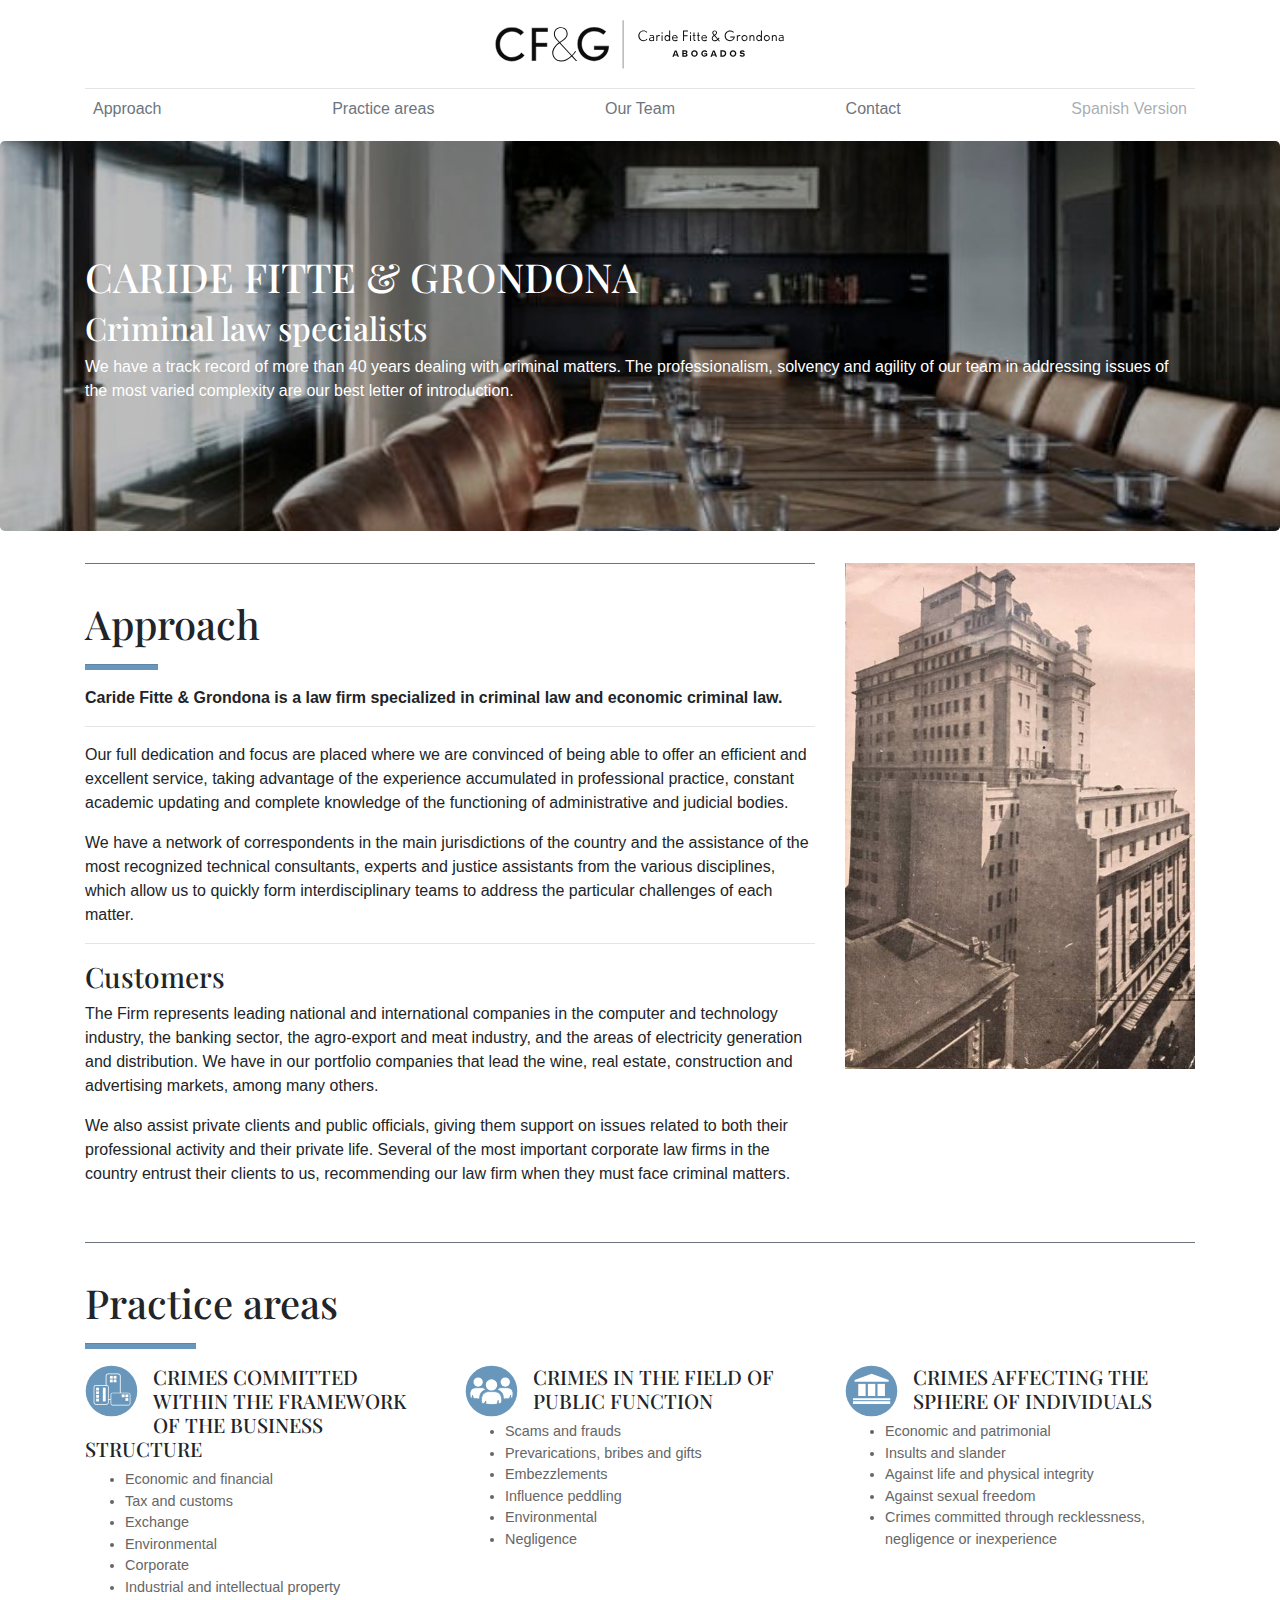
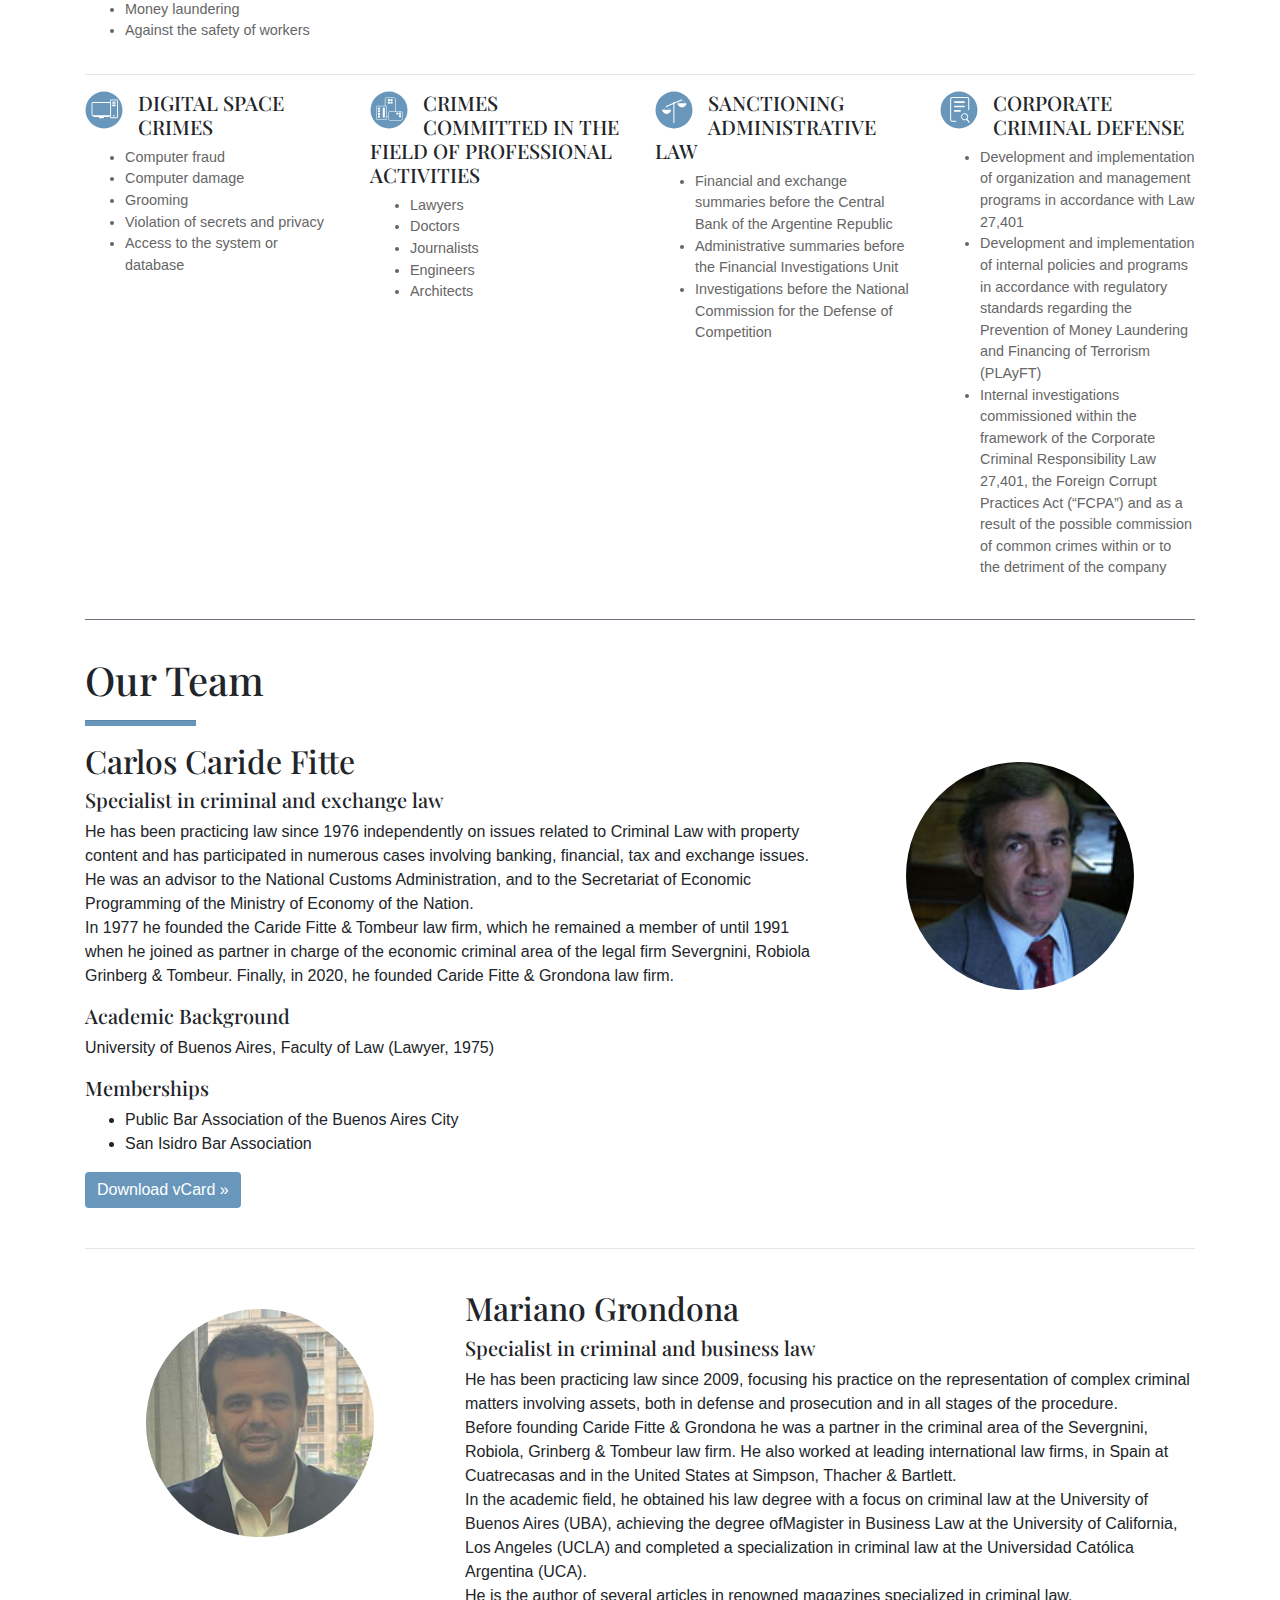
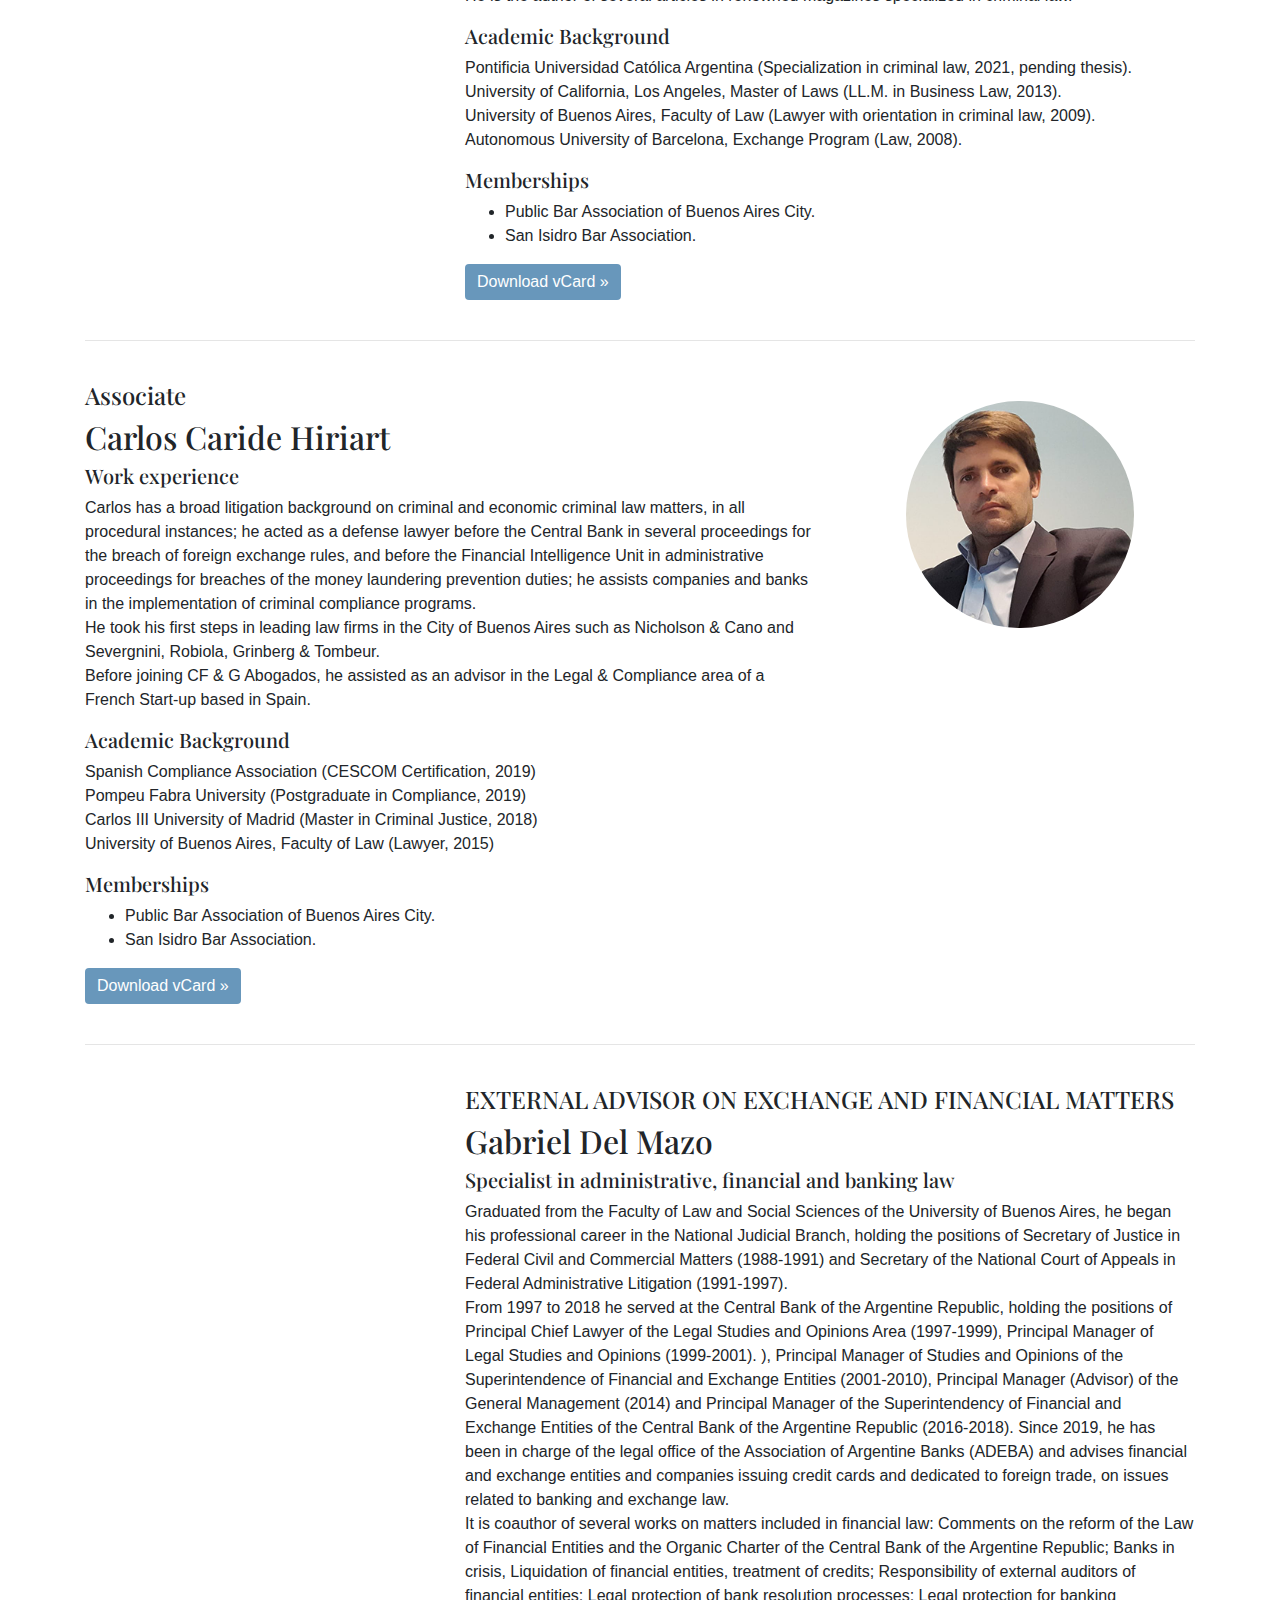
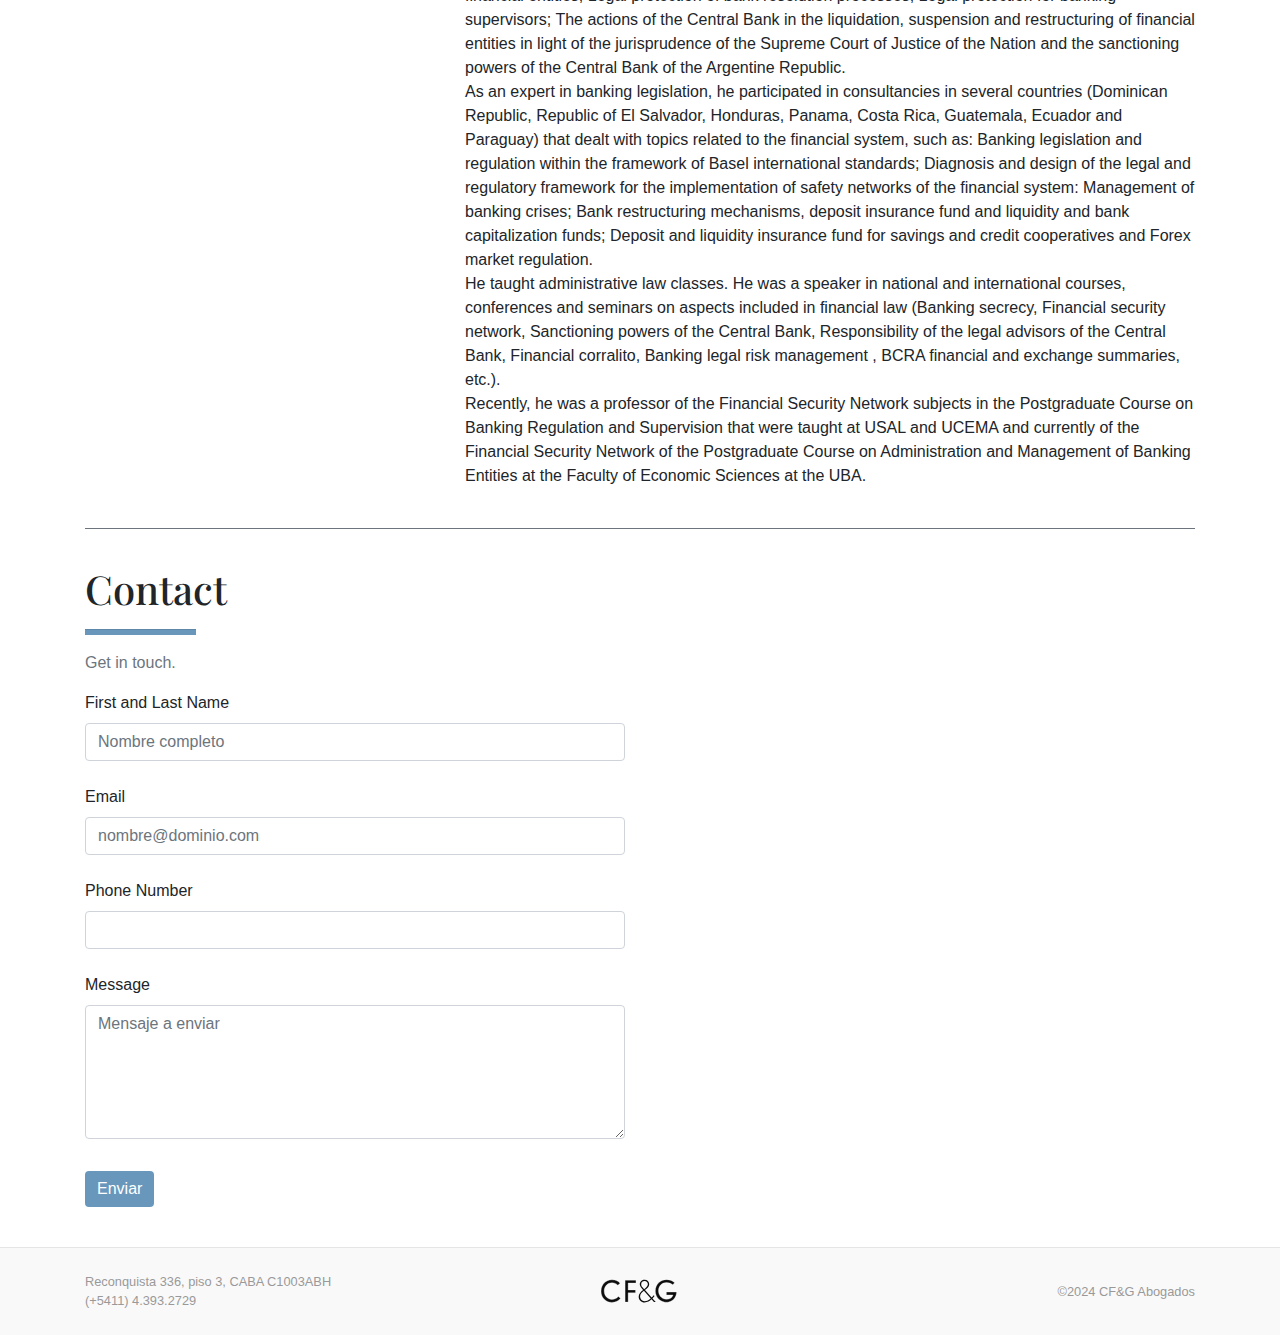
==== english.html @ 8b68acb0 "ajustes 20/12/23" ====
<!DOCTYPE html>
<html lang="en">
  <head>
    <meta charset="utf-8">
    <meta name="viewport" content="width=device-width, initial-scale=1, shrink-to-fit=no">
    <meta name="description" content="Caride Fitte & Grondona Abogados">
    <meta name="author" content="Caride Fitte & Grondona">
    <meta name="generator" content="Jekyll v4.1.1">
    <link rel="apple-touch-icon" sizes="57x57" href="img/apple-icon-57x57.png">
		<link rel="apple-touch-icon" sizes="60x60" href="img/apple-icon-60x60.png">
		<link rel="apple-touch-icon" sizes="72x72" href="img/apple-icon-72x72.png">
		<link rel="apple-touch-icon" sizes="76x76" href="img/apple-icon-76x76.png">
		<link rel="apple-touch-icon" sizes="114x114" href="img/apple-icon-114x114.png">
		<link rel="apple-touch-icon" sizes="120x120" href="img/apple-icon-120x120.png">
		<link rel="apple-touch-icon" sizes="144x144" href="img/apple-icon-144x144.png">
		<link rel="apple-touch-icon" sizes="152x152" href="img/apple-icon-152x152.png">
		<link rel="apple-touch-icon" sizes="180x180" href="img/ico-cfg.png">
		<link rel="icon" type="image/png" sizes="192x192"  href="img/ico-cfg.png">
		<link rel="icon" type="image/png" sizes="32x32" href="img/ico-cfg.png">
		<link rel="icon" type="image/png" sizes="96x96" href="img/ico-cfg.png">
		<link rel="icon" type="image/png" sizes="16x16" href="img/ico-cfg.png">
		<link rel="manifest" href="img/manifest.json">
		<meta name="msapplication-TileColor" content="#ffffff">
		<meta name="msapplication-TileImage" content="img/ms-icon-144x144.png">
		<meta name="theme-color" content="#ffffff">
    <meta name="google-site-verification" content="iy-zqNZdlRSJEMRT94-I9OK4jrw5l4InNOR9PgQTKXM" />
    <title>Caride Fitte & Grondona</title>


    <!-- Bootstrap core CSS -->
		<link href="css/bootstrap.min.css" rel="stylesheet">


    <style>
      .bd-placeholder-img {
        font-size: 1.125rem;
        text-anchor: middle;
        -webkit-user-select: none;
        -moz-user-select: none;
        -ms-user-select: none;
        user-select: none;
      }

      @media (min-width: 768px) {
        .bd-placeholder-img-lg {
          width: 100px;
        }
      }
    </style>
    <!-- Custom styles for this template -->
    <link href="https://fonts.googleapis.com/css?family=Playfair+Display:700,900" rel="stylesheet">
    <!-- Custom styles for this template -->
    <link href="css/custom.css" rel="stylesheet">


  </head>
  <body>
  	<div class="container">
      <header class="blog-header py-3">
        	<div class="row flex-nowrap justify-content-between align-items-center">
          	<div class="col-12 text-center">
            	<a class="blog-header-logo text-dark" href="#"><img class="blog-header-logo" src="img/logo-full-light.svg" width="300"></a>
          	</div>
        	</div>
      </header>


      <div class="nav-scroller py-1 mb-2">
        <nav class="nav d-flex justify-content-between">
          <a class="p-2 text-muted" href="#enfoque">Approach</a>
          <a class="p-2 text-muted" href="#practica">Practice areas</a>
          <a class="p-2 text-muted" href="#nosotros">Our Team</a>
          <a class="p-2 text-muted" href="#contacto">Contact</a>
          <a class="p-2 text-language" href="https://cfgabogados.com.ar/">Spanish Version</a>
        </nav>
      </div>
    </div>

    <div id="messages" class="hide" role="alert" style="display: none;">
    	<button type="button" class="close" data-dismiss="alert" aria-label="Close">
    		<span aria-hidden="true">&times;</span>
    	</button>
    	<div id="messages_content"></div>
    </div>

      <div class="jumbotron cfg-intro">
        <div class="container">
          <h1 class="display-5" style="color:white">CARIDE FITTE & GRONDONA </h1>
          <h2 class="display-5"style="color:white">Criminal law specialists</h2>
          <p>We have a track record of more than 40 years dealing with criminal matters. The professionalism, solvency and agility of our team in addressing issues of the most varied complexity are our best letter of introduction.</p>
        </div>
      </div>

    <div class="container">

      <main role="main" id="enfoque">
        <div class="row">
          <div class="col-md-8 blog-main">

            <div class="blog-post">
              <h2 class="blog-post-title section-title">Approach</h2>
              <hr class="cfg-title">

              <p><b>Caride Fitte & Grondona is a law firm specialized in criminal law and economic criminal law.</b></p>
              <hr>
              <p>Our full dedication and focus are placed where we are convinced of being able to offer an efficient and excellent service, taking advantage of the experience accumulated in professional practice, constant academic updating and complete knowledge of the functioning of administrative and judicial bodies.</p>
              <p>We have a network of correspondents in the main jurisdictions of the country and the assistance of the most recognized technical consultants, experts and justice assistants from the various disciplines, which allow us to quickly form interdisciplinary teams to address the particular challenges of each matter.</p>
              <hr>
              <h3>Customers</h3>
              <p>The Firm represents leading national and international companies in the computer and technology industry, the banking sector, the agro-export and meat industry, and the areas of electricity generation and distribution. We have in our portfolio companies that lead the wine, real estate, construction and advertising markets, among many others.</p>
              <p>We also assist private clients and public officials, giving them support on issues related to both their professional activity and their private life.
                Several of the most important corporate law firms in the country entrust their clients to us, recommending our law firm when they must face criminal matters.</p>
            </div>
          </div><!-- /.blog-main -->

          <aside class="col-md-4 blog-sidebar">
          	<img src="img/estudio-2.png" width="100%">
            <div class="p-4 mb-3 bg-light rounded" style="display: none;">
              <h4 class="font-italic">Comisión Pro Bono y Red Federal</h4>
              <p class="mb-0">En mayo de 2017, el estudio se incorporó a la Comisión de Trabajo Pro Bono e Interés Público del Colegio de Abogados de la Ciudad de Buenos Aires (www.probono.org.ar). A través de la Comisión, se nos ha presentado la oportunidad de intervenir casos penales que derivan desde los Centro de Acceso a la Justicia (CAJ) del Ministerio de Justicia y Derechos Humanos, que se encuentran ubicados en las villas 31, 21-24 y La Boca.</p>
            </div>
          </aside><!-- /.blog-sidebar -->

        </div><!-- /.row -->
      </main><!-- /.container -->

    <!-- Example row of columns -->
  <div class="section">
    <h2 class="blog-post-title section-title" id="practica">Practice areas</h2>
    <hr class="cfg-title">

    <div class="row">
      <div class="col-md-4">
      	<div class="area-title">
      		<img src="img/icon-derecho_empresas.svg">
        	<h5>CRIMES COMMITTED WITHIN THE FRAMEWORK OF THE BUSINESS STRUCTURE</h5>
        </div>
        <ul class="area-description">
          <li>Economic and financial</li>
          <li>Tax and customs</li>
          <li>Exchange</li>
          <li>Environmental</li>
          <li>Corporate</li>
          <li>Industrial and intellectual property</li>
          <li>Money laundering</li>
          <li>Against the safety of workers</li>
        </ul>
      </div>

      <div class="col-md-4">
      	<div class="area-title">
      		<img src="img/icon-persona_fisicas.svg">
        	<h5>CRIMES IN THE FIELD OF PUBLIC FUNCTION</h5>
        </div>
        <ul class="area-description">
          <li>Scams and frauds</li>
          <li>Prevarications, bribes and gifts</li>
          <li>Embezzlements</li>
          <li>Influence peddling</li>
          <li>Environmental</li>
          <li>Negligence</li>
        </ul>
      </div>

      <div class="col-md-4">
      	<div class="area-title">
      		<img src="img/icon-publica.svg">
        	<h5>CRIMES AFFECTING THE SPHERE OF INDIVIDUALS</h5>
        </div>
        <ul class="area-description">
        	<li>Economic and patrimonial</li>
          <li>Insults and slander</li>
          <li>Against life and physical integrity</li>
          <li>Against sexual freedom</li>
          <li>Crimes committed through recklessness, negligence or inexperience</li>
        </ul>
      </div>
    </div>

    <hr>

    <div class="row">

    	<div class="col-md-3">
    		<div class="area-title">
    			<img src="img/icon-info.svg">
    			<h5>DIGITAL SPACE CRIMES</h5>
    		</div>
    		<ul class="area-description">
    			<li>Computer fraud</li>
          <li>Computer damage</li>
          <li>Grooming</li>
          <li>Violation of secrets and privacy</li>
          <li>Access to the system or database</li>
    		</ul>
    	</div>

    	<div class="col-md-3">
    		<div class="area-title">
      		<img src="img/icon-derecho_empresas.svg">
        	<h5>CRIMES COMMITTED IN THE FIELD OF PROFESSIONAL ACTIVITIES</h5>
        </div>
        <ul class="area-description">
        	<li>Lawyers</li>
          <li>Doctors</li>
          <li>Journalists</li>
          <li>Engineers</li>
          <li>Architects</li>
        </ul>
      </div>

      <div class="col-md-3">
      	<div class="area-title">
      		<img src="img/icon-sancionador.svg">
        	<h5>SANCTIONING ADMINISTRATIVE LAW</h5>
        </div>
        <ul class="area-description">
        	<li>Financial and exchange summaries before the Central Bank of the Argentine Republic</li>
          <li>Administrative summaries before the Financial Investigations Unit</li>
          <li>Investigations before the National Commission for the Defense of Competition</li>
        </ul>
      </div>

      <div class="col-md-3">
      	<div class="area-title">
      		<img src="img/icon-compliance.svg">
        	<h5>CORPORATE CRIMINAL DEFENSE</h5>
        </div>
        <ul class="area-description">
        	<li>Development and implementation of organization and management programs in accordance with Law 27,401</li>
					<li>Development and implementation of internal policies and programs in accordance with regulatory standards regarding the Prevention of Money Laundering and Financing of Terrorism (PLAyFT)</li>
					<li>Internal investigations commissioned within the framework of the Corporate Criminal Responsibility Law 27,401, the Foreign Corrupt Practices Act (“FCPA”) and as a result of the possible commission of common crimes within or to the detriment of the company</li>
        </ul>
      </div>

    </div>

  <div class="section">
      <h2 class="blog-post-title section-title" id="nosotros">Our Team</h2>
      <hr class="cfg-title">

      <div class="row">
        <div class="col-md-8">
          <h2>Carlos Caride Fitte</h2>

          <h5>Specialist in criminal and exchange law</h5>
          <p>He has been practicing law since 1976 independently on issues related to Criminal Law with property content and has participated in numerous cases involving banking, financial, tax and exchange issues.
            </br>He was an advisor to the National Customs Administration, and to the Secretariat of Economic Programming of the Ministry of Economy of the Nation.
            </br>In 1977 he founded the Caride Fitte & Tombeur law firm, which he remained a member of until 1991 when he joined as partner in charge of the economic criminal area of the legal firm Severgnini, Robiola Grinberg & Tombeur. Finally, in 2020, he founded Caride Fitte & Grondona law firm.
          </p>

          <h5>Academic Background</h5>
          <p>University of Buenos Aires, Faculty of Law (Lawyer, 1975)</p>

          <h5>Memberships</h5>
          <ul>
          	<li>Public Bar Association of the Buenos Aires City</li>
          	<li>San Isidro Bar Association</li>
        	</ul>

          <a class="btn btn-secondary btn-cfg" href="img/vcard-ccaridefitte.vcf" download role="button">Download vCard »</a>

        </div>
        <div class="col-md-4 nosotros"><img src="img/nosotros-caride_fitte.jpg"></div>
      </div>
      </br>
      <hr>
      </br>

    <div class="row">
      <div class="col-md-8 order-md-2">
        <h2>Mariano Grondona</h2>

        <h5>Specialist in criminal and business law</h5>
        <p>He has been practicing law since 2009, focusing his practice on the representation of complex criminal matters involving assets, both in defense and prosecution and in all stages of the procedure.
          </br>Before founding Caride Fitte & Grondona he was a partner in the criminal area of ​​the Severgnini, Robiola, Grinberg & Tombeur law firm. He also worked at leading international law firms, in Spain at Cuatrecasas and in the United States at Simpson, Thacher & Bartlett.
          </br>In the academic field, he obtained his law degree with a focus on criminal law at the University of Buenos Aires (UBA), achieving the degree ofMagister in Business Law at the University of California, Los Angeles (UCLA) and completed a specialization in criminal law at the Universidad Católica Argentina (UCA).
          </br>He is the author of several articles in renowned magazines specialized in criminal law.
        </p>

        <h5>Academic Background</h5>
        <p>Pontificia Universidad Católica Argentina (Specialization in criminal law, 2021, pending thesis).
          </br>University of California, Los Angeles, Master of Laws (LL.M. in Business Law, 2013).
          </br>University of Buenos Aires, Faculty of Law (Lawyer with orientation in criminal law, 2009).
          </br>Autonomous University of Barcelona, ​​Exchange Program (Law, 2008).
        </p>

        <h5>Memberships</h5>
        <ul>
        	<li>Public Bar Association of Buenos Aires City.</li>
        	<li>San Isidro Bar Association.</li>
        </ul>

        <a class="btn btn-secondary btn-cfg" href="img/vcard-mgrondona.vcf" download role="button">Download vCard »</a>

      </div>
      <div class="col-md-4 nosotros"><img src="img/nosotros-grondona.png"></div>
    </div>
  </br>
  <hr>
  </br>

    <div class="row">
      <div class="col-md-8">
        <h4>Associate</h4>
        <h2>Carlos Caride Hiriart</h2>

        <h5>Work experience</h5>
        <p>Carlos has a broad litigation background on criminal and economic criminal law matters, in all procedural instances; he acted as a defense lawyer before the Central Bank in several proceedings for the breach of foreign exchange rules, and before the Financial Intelligence Unit in administrative proceedings for breaches of the money laundering prevention duties; he assists companies and banks in the implementation of criminal compliance programs.
          </br>He took his first steps in leading law firms in the City of Buenos Aires such as Nicholson & Cano and Severgnini, Robiola, Grinberg & Tombeur.
          </br>Before joining CF & G Abogados, he assisted as an advisor in the Legal & Compliance area of a French Start-up based in Spain.
        </p>

        <h5>Academic Background</h5>
        <p>Spanish Compliance Association (CESCOM Certification, 2019)
          </br>Pompeu Fabra University (Postgraduate in Compliance, 2019)
          </br>Carlos III University of Madrid (Master in Criminal Justice, 2018)
          </br>University of Buenos Aires, Faculty of Law (Lawyer, 2015)
        </p>

        <h5>Memberships</h5>
        <ul>
        	<li>Public Bar Association of Buenos Aires City.</li>
        	<li>San Isidro Bar Association.</li>
        </ul>

        <a class="btn btn-secondary btn-cfg" href="img/vcard-hiriart.vcf" download role="button">Download vCard »</a>

      </div>
      <div class="col-md-4 nosotros"><img src="img/nosotros-hiriart.png"></div>
    </div>

  </br>
  <hr>
  </br>

    <div class="row">
      <div class="col-md-8 order-md-2">
        <h4>EXTERNAL ADVISOR ON EXCHANGE AND FINANCIAL MATTERS</h4>
        <h2>Gabriel Del Mazo</h2>
        <h5>Specialist in administrative, financial and banking law</h5>

        <p>Graduated from the Faculty of Law and Social Sciences of the University of Buenos Aires, he began his professional career in the National Judicial Branch, holding the positions of Secretary of Justice in Federal Civil and Commercial Matters (1988-1991) and Secretary of the National Court of Appeals in Federal Administrative Litigation (1991-1997).
          </br>From 1997 to 2018 he served at the Central Bank of the Argentine Republic, holding the positions of Principal Chief Lawyer of the Legal Studies and Opinions Area (1997-1999), Principal Manager of Legal Studies and Opinions (1999-2001). ), Principal Manager of Studies and Opinions of the Superintendence of Financial and Exchange Entities (2001-2010), Principal Manager (Advisor) of the General Management (2014) and Principal Manager of the Superintendency of Financial and Exchange Entities of the Central Bank of the Argentine Republic (2016-2018). Since 2019, he has been in charge of the legal office of the Association of Argentine Banks (ADEBA) and advises financial and exchange entities and companies issuing credit cards and dedicated to foreign trade, on issues related to banking and exchange law.
          </br>It is coauthor of several works on matters included in financial law: Comments on the reform of the Law of Financial Entities and the Organic Charter of the Central Bank of the Argentine Republic; Banks in crisis, Liquidation of financial entities, treatment of credits; Responsibility of external auditors of financial entities; Legal protection of bank resolution processes; Legal protection for banking supervisors; The actions of the Central Bank in the liquidation, suspension and restructuring of financial entities in light of the jurisprudence of the Supreme Court of Justice of the Nation and the sanctioning powers of the Central Bank of the Argentine Republic.
          </br>As an expert in banking legislation, he participated in consultancies in several countries (Dominican Republic, Republic of El Salvador, Honduras, Panama, Costa Rica, Guatemala, Ecuador and Paraguay) that dealt with topics related to the financial system, such as: Banking legislation and regulation within the framework of Basel international standards; Diagnosis and design of the legal and regulatory framework for the implementation of safety networks of the financial system: Management of banking crises; Bank restructuring mechanisms, deposit insurance fund and liquidity and bank capitalization funds; Deposit and liquidity insurance fund for savings and credit cooperatives and Forex market regulation.
          </br>He taught administrative law classes. He was a speaker in national and international courses, conferences and seminars on aspects included in financial law (Banking secrecy, Financial security network, Sanctioning powers of the Central Bank, Responsibility of the legal advisors of the Central Bank, Financial corralito, Banking legal risk management , BCRA financial and exchange summaries, etc.).
          </br>Recently, he was a professor of the Financial Security Network subjects in the Postgraduate Course on Banking Regulation and Supervision that were taught at USAL and UCEMA and currently of the Financial Security Network of the Postgraduate Course on Administration and Management of Banking Entities at the Faculty of Economic Sciences at the UBA.
        </p>

      </div>
      <div class="col-md-4 nosotros"></div>
    </div>

  </div>
    <!-- /END THE FEATURETTES -->

    <!-- Example row of columns -->
  <div class="section">
    <h2 class="blog-post-title section-title" id="contacto">Contact</h2>
    <hr class="cfg-title">

    <div class="row">

    	<div class="col-md-6">
      	<p class="text-muted">Get in touch.</p>
        <form name="sentMessage" class="ajaxForm" id="form" novalidate="novalidate"  action="https://formcarry.com/s/5OB3zr8ov" method="POST" accept-charset="UTF-8">
          <div class="control-group">
            <div class="form-group floating-label-form-group controls mb-0 pb-2">
              <label>First and Last Name</label>
                <input class="form-control" type="text" placeholder="Nombre completo" name="name">
                  <p class="help-block text-danger"></p>
            </div>
          </div>
          <div class="control-group">
            <div class="form-group floating-label-form-group controls mb-0 pb-2">
              <label>Email</label>
              <input class="form-control" type="email" placeholder="nombre@dominio.com" name="email">
              <p class="help-block text-danger"></p>
            </div>
          </div>
          <div class="control-group">
            <div class="form-group floating-label-form-group controls mb-0 pb-2">
              <label>Phone Number</label>
              <input class="form-control" type="tel" placeholder="" name="phone">
              <p class="help-block text-danger"></p>
            </div>
          </div>
          <div class="control-group">
            <div class="form-group floating-label-form-group controls mb-0 pb-2">
              <label>Message</label>
              <textarea class="form-control" name="message" rows="5" placeholder="Mensaje a enviar" ></textarea>
            </div>
          </div>
          <input type="hidden" name="_gotcha">
          <br>
          <div id="success"></div>
          <div class="form-group"><button class="btn btn-primary btn-xl btn-cfg" id="sendMessageButton" type="submit" value="Submit">Enviar</button>
          </div>
        </form>
      </div>

      <div class="col-md-6">
      	<!--The div element for the map -->
				<div id="map">
					<iframe src="https://www.google.com/maps/embed?pb=!1m18!1m12!1m3!1d3284.010441299706!2d-58.374895184644124!3d-34.60389748045945!2m3!1f0!2f0!3f0!3m2!1i1024!2i768!4f13.1!3m3!1m2!1s0x95bccacd45ec3e93%3A0xd8c775a99a055c33!2sReconquista%20336%2C%20C1003%20ABH%2C%20Buenos%20Aires%2C%20Argentina!5e0!3m2!1ses-419!2suy!4v1601761112190!5m2!1ses-419!2suy" frameborder="0" style="border:0;" allowfullscreen="" aria-hidden="false" tabindex="0"></iframe>
				</div>

      </div>




    </div>
  </div>

</div>
</div>
<footer class="footer py-4">
            <div class="container">
                <div class="row align-items-center">
                    <div class="col-lg-4 text-lg-left">Reconquista 336, piso 3, CABA C1003ABH<br>(+5411) 4.393.2729</div>
                    <div class="col-lg-4 my-3 my-lg-0">
                         <a href="#"><img src="img/logo-short-bold.svg" width="80"></a>
                    </div>
                    <div class="col-lg-4 text-lg-variable">©2024 CF&G Abogados</div>
                </div>
            </div>
        </footer>

    <script src="https://ajax.googleapis.com/ajax/libs/jquery/1.9.1/jquery.min.js"></script>
    <script>
			$(function(){
			    $(".ajaxForm").submit(function(e){
			        e.preventDefault();
			        var href = $(this).attr("action");
			        $.ajax({
			            type: "POST",
			            dataType: "json",
			            url: href,
			            data: $(this).serialize(),
			            success: function(response){
			                if(response.status == "success"){
			                    $('#messages').removeClass('hide').addClass('alert alert-success alert-dismissible').slideDown().show();
		    									$('#messages_content').html('<h4>Mensaje enviado con exito.</h4>');
		    									$('#modal').modal('show');
			                }else{
			                    alert("Hubo un prolema con el envio de tu mensaje: " + response.message);
			                }
			            }
			        });
			    });
			});
			</script>

	<!-- Example row of columns
		<script>
			$('#form').submit(function(e) {
				$('#messages').removeClass('hide').addClass('alert alert-success alert-dismissible').slideDown().show();
		    $('#messages_content').html('<h4>Mensaje enviado con exito.</h4>');
		    $('#modal').modal('show');
		   	e.preventDefault();
		  });
		</script>
	-->
		<script src="js/bootstrap.min.js"></script>

</body>
</html>
---- css/custom.css ----
/* stylelint-disable selector-list-comma-newline-after */

::selection {
background: #6897bb;
color: white;
}

.section {
  margin-top: 24px;
  margin-bottom: 24px;
}

.nav a:hover {
  color: #6897bb!important;
  text-decoration: none;
  padding-bottom: 4px;
  border-bottom: 2px solid #6897bb;
}


.cfg-intro {
  background-image: url('../img/estudio-1.jpg');
  background-size: cover;
  background-color: #6c757d;
  background-position: center;
  padding: 7rem 2rem;
}

.cfg-intro h1, .cfg-intro p {
  color: white!important;
}

ul.area-description {
  color: #666666;
  font-size: .9em;
}

.nosotros img {
  width: 65%;
  border-radius: 150px;
  margin: auto;
  display: block;
  margin-top: 20px;
}

.foot {
  background-color: #f0f1f2;
  padding: 24px;
}

.foot a {
  color: #6897bb;
  text-decoration: none;

}

.cfg-title {
  color: #6897bb;
  width: 10%;
  text-align: left;
  margin-left: 0px;
  background-color: #6897bb;
  height: 5px;
  margin-top: 0px;
}

.foot span {
  font-size: .7em;
  color: #444444
}

.btn-cfg {
  background-color: #6897bb;
  border: none;
}

.section-title {
  border-top: 1px solid #6c757d;
  padding-top: 2.25rem;
}

.blog-header {
  line-height: 1;
  border-bottom: 1px solid #e5e5e5;
}

.blog-header-logo {
  font-family: "Playfair Display", Georgia, "Times New Roman", serif;
  font-size: 2.25rem;
}

.blog-header-logo:hover {
  text-decoration: none;
}

.area-title  img {
  width: 15%;
  float: left;
  margin-right: 15px;
  overflow: hidden;
}

#map {
  height: 450px;  /* The height is 400 pixels */
  width: 100%;  /* The width is the width of the web page */
  margin-bottom: 30px;
 }

 #map iframe {
  height: 510px;  /* The height is 400 pixels */
  width: 100%;  /* The width is the width of the web page */
 }

 #messages {
    position: fixed;
    top: 0;
    left: 0;
    width: 100%;
}

#messages_content h4 {
  font-family: sans-serif;

}

h1, h2, h3, h4, h5, h6 {
  font-family: "Playfair Display", Georgia, "Times New Roman", serif;
}

.display-4 {
  font-size: 2.5rem;
}

footer  {
  text-align: center;
  font-size: .8em;
}
.text-lg-variable {
  text-align: right;
}
@media (min-width: 768px) {
  .display-4 {
    font-size: 3rem;
  }
}

.text-language {
  color: rgb(108, 117, 125, 0.6);
}

.nav-scroller {
  position: relative;
  z-index: 2;
  height: 2.75rem;
  overflow-y: hidden;
}

.nav-scroller .nav {
  display: -ms-flexbox;
  display: flex;
  -ms-flex-wrap: nowrap;
  flex-wrap: nowrap;
  line-height: 1em;
  overflow-x: auto;
  text-align: center;
  white-space: nowrap;
  -webkit-overflow-scrolling: touch;
}

.nav-scroller .nav-link {
  padding-top: .75rem;
  padding-bottom: .75rem;
  font-size: .875rem;
}

.card-img-right {
  height: 100%;
  border-radius: 0 3px 3px 0;
}

.flex-auto {
  -ms-flex: 0 0 auto;
  flex: 0 0 auto;
}

.h-250 { height: 250px; }
@media (min-width: 768px) {
  .h-md-250 { height: 250px; }
}

/* Pagination */
.blog-pagination {
  margin-bottom: 4rem;
}
.blog-pagination > .btn {
  border-radius: 2rem;
}

/*
 * Blog posts
 */
.blog-post {
  margin-bottom: 2rem;
}
.blog-post-title {
  margin-bottom: 1rem;
  font-size: 2.5rem;
}
.blog-post-meta {
  margin-bottom: 1.25rem;
  color: #999;
}

/*
 * Footer
 */
footer {
  padding: 2.5rem 0;
  color: #999;
  text-align: center;
  background-color: #f9f9f9;
  border-top: .05rem solid #e5e5e5;
}
footer p:last-child {
  margin-bottom: 0;
}
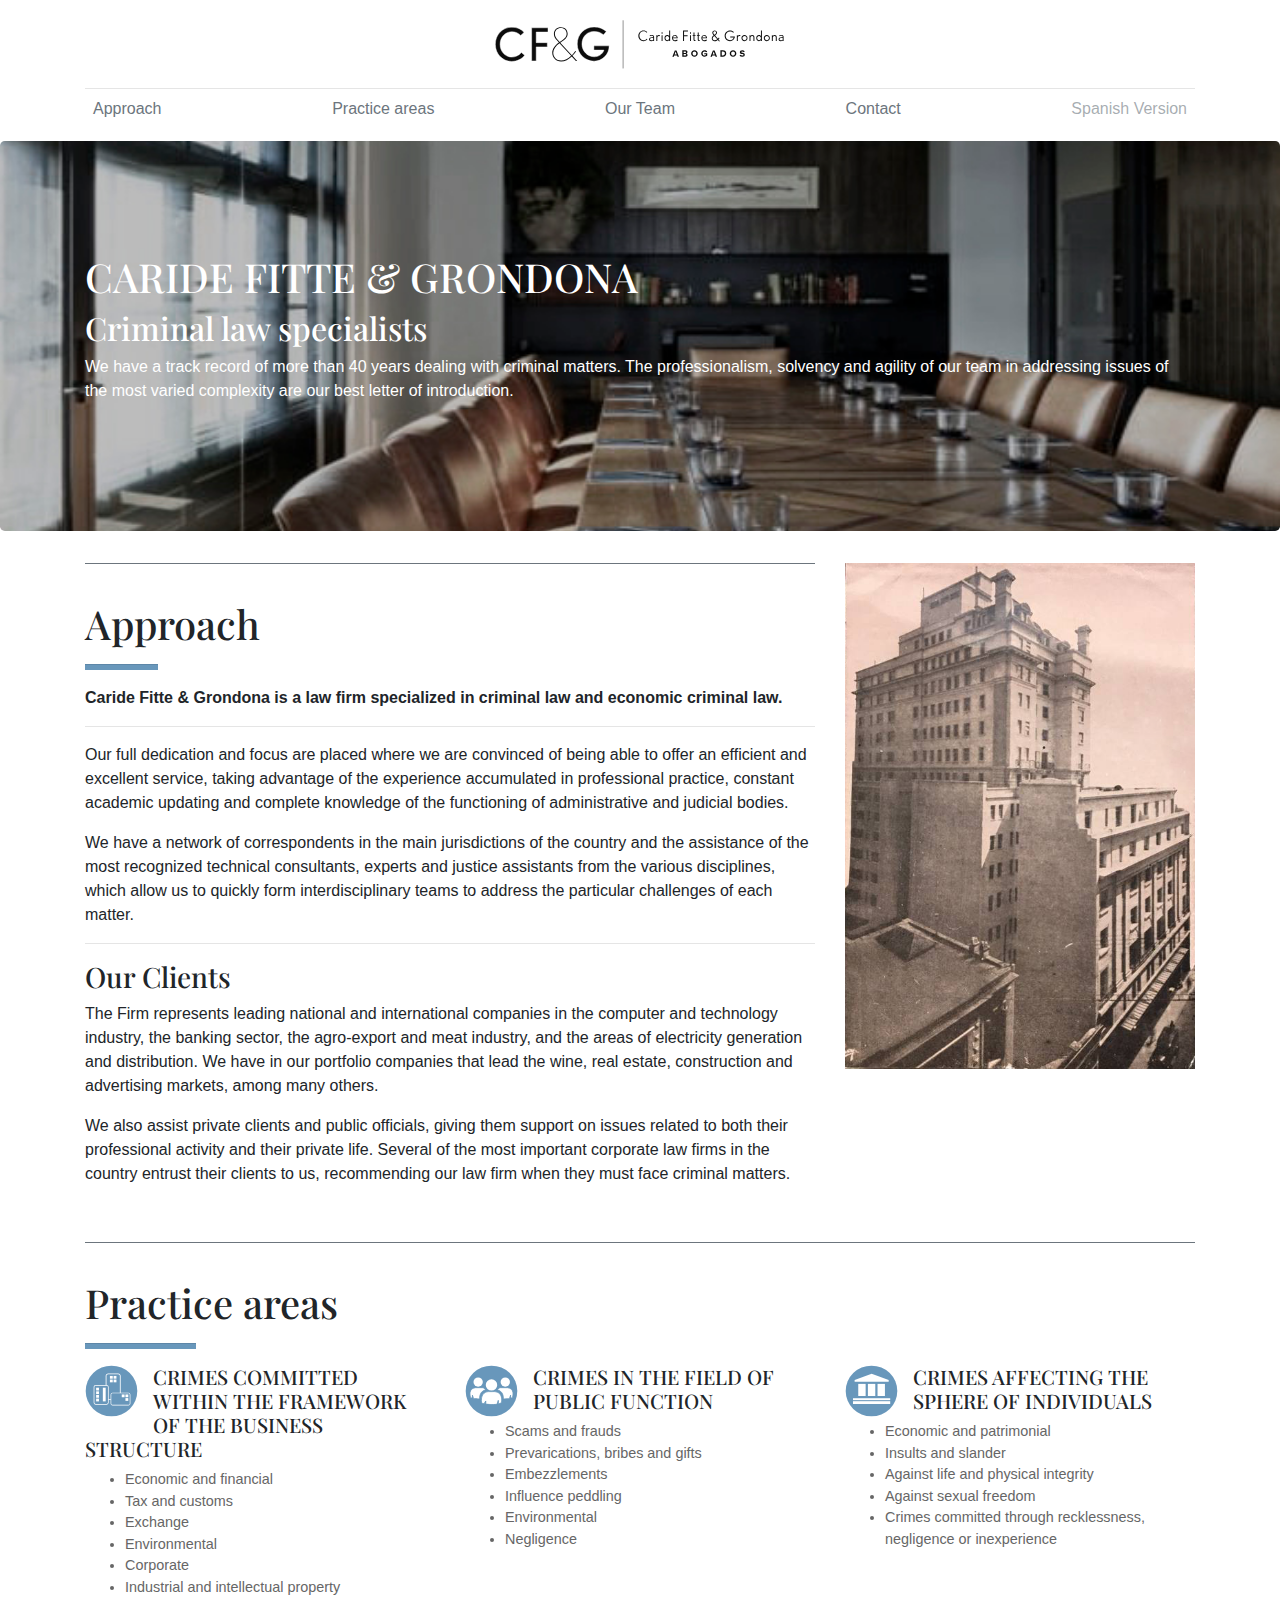
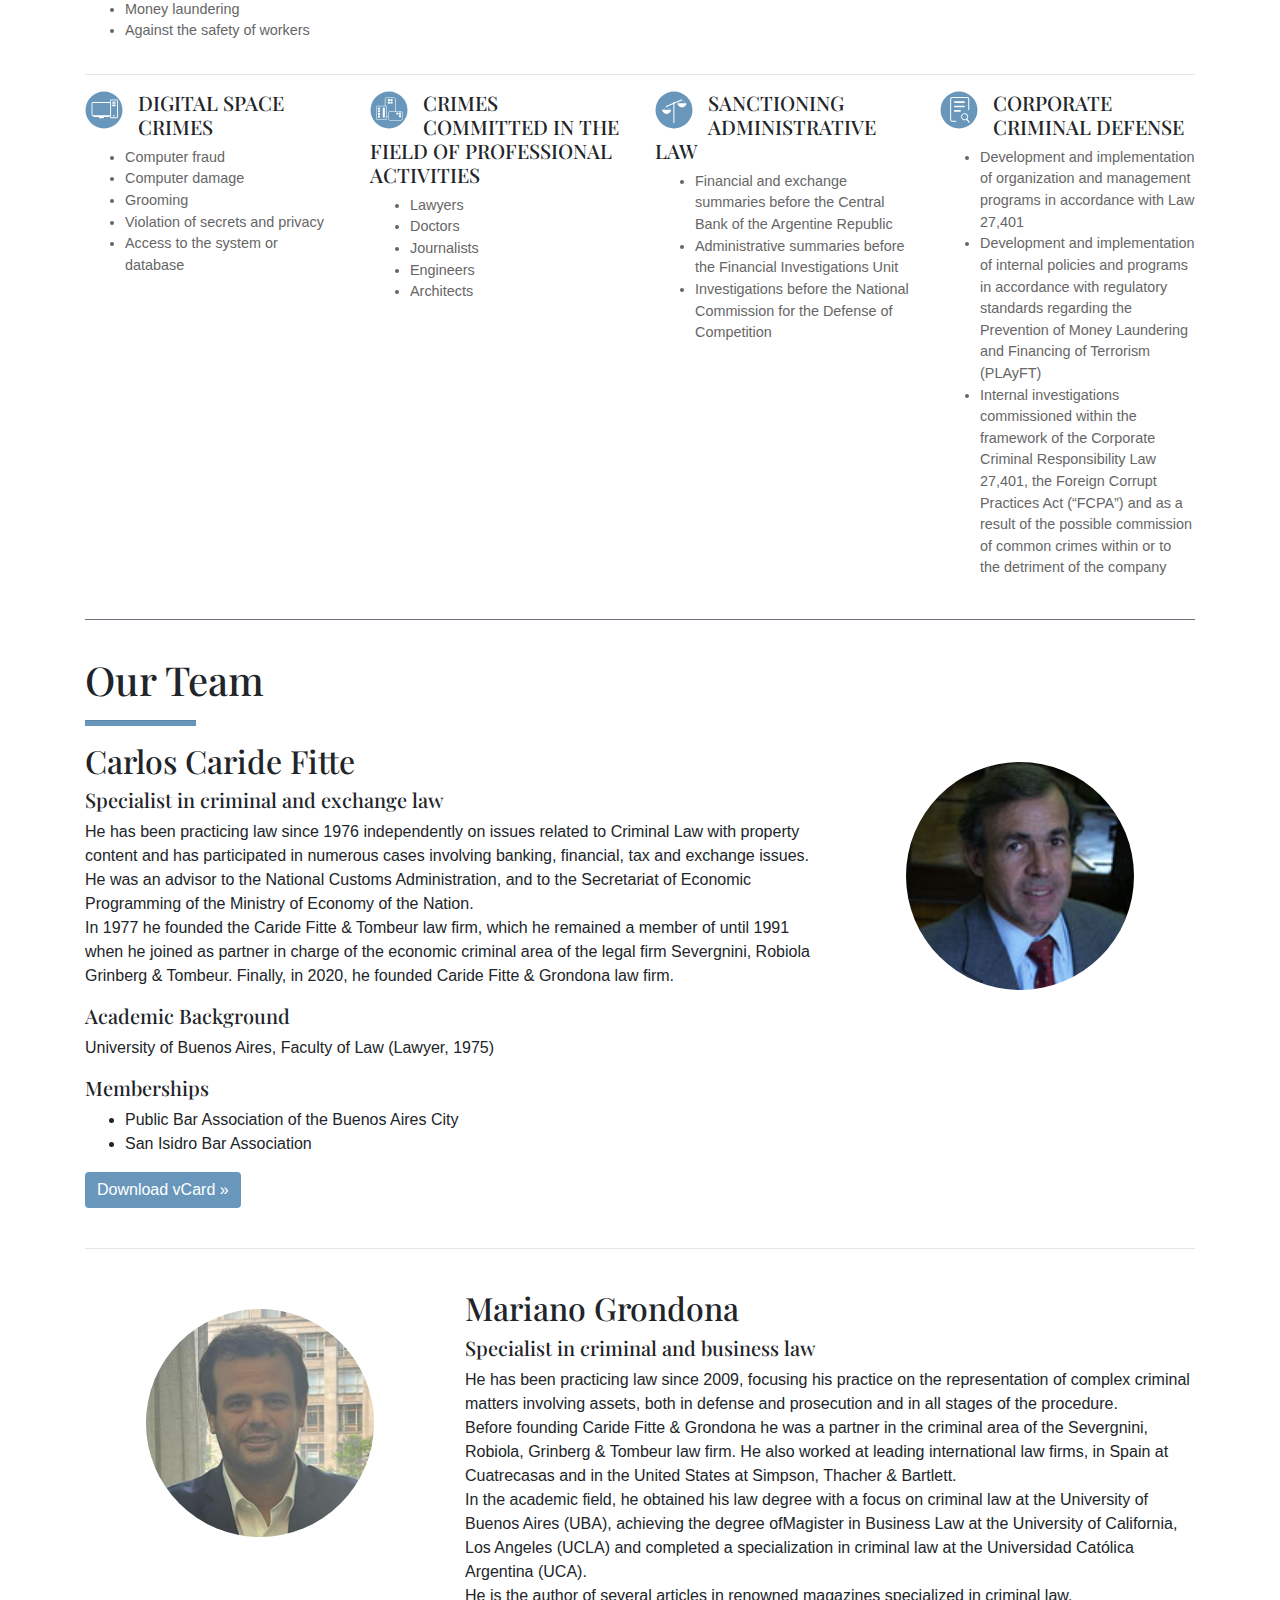
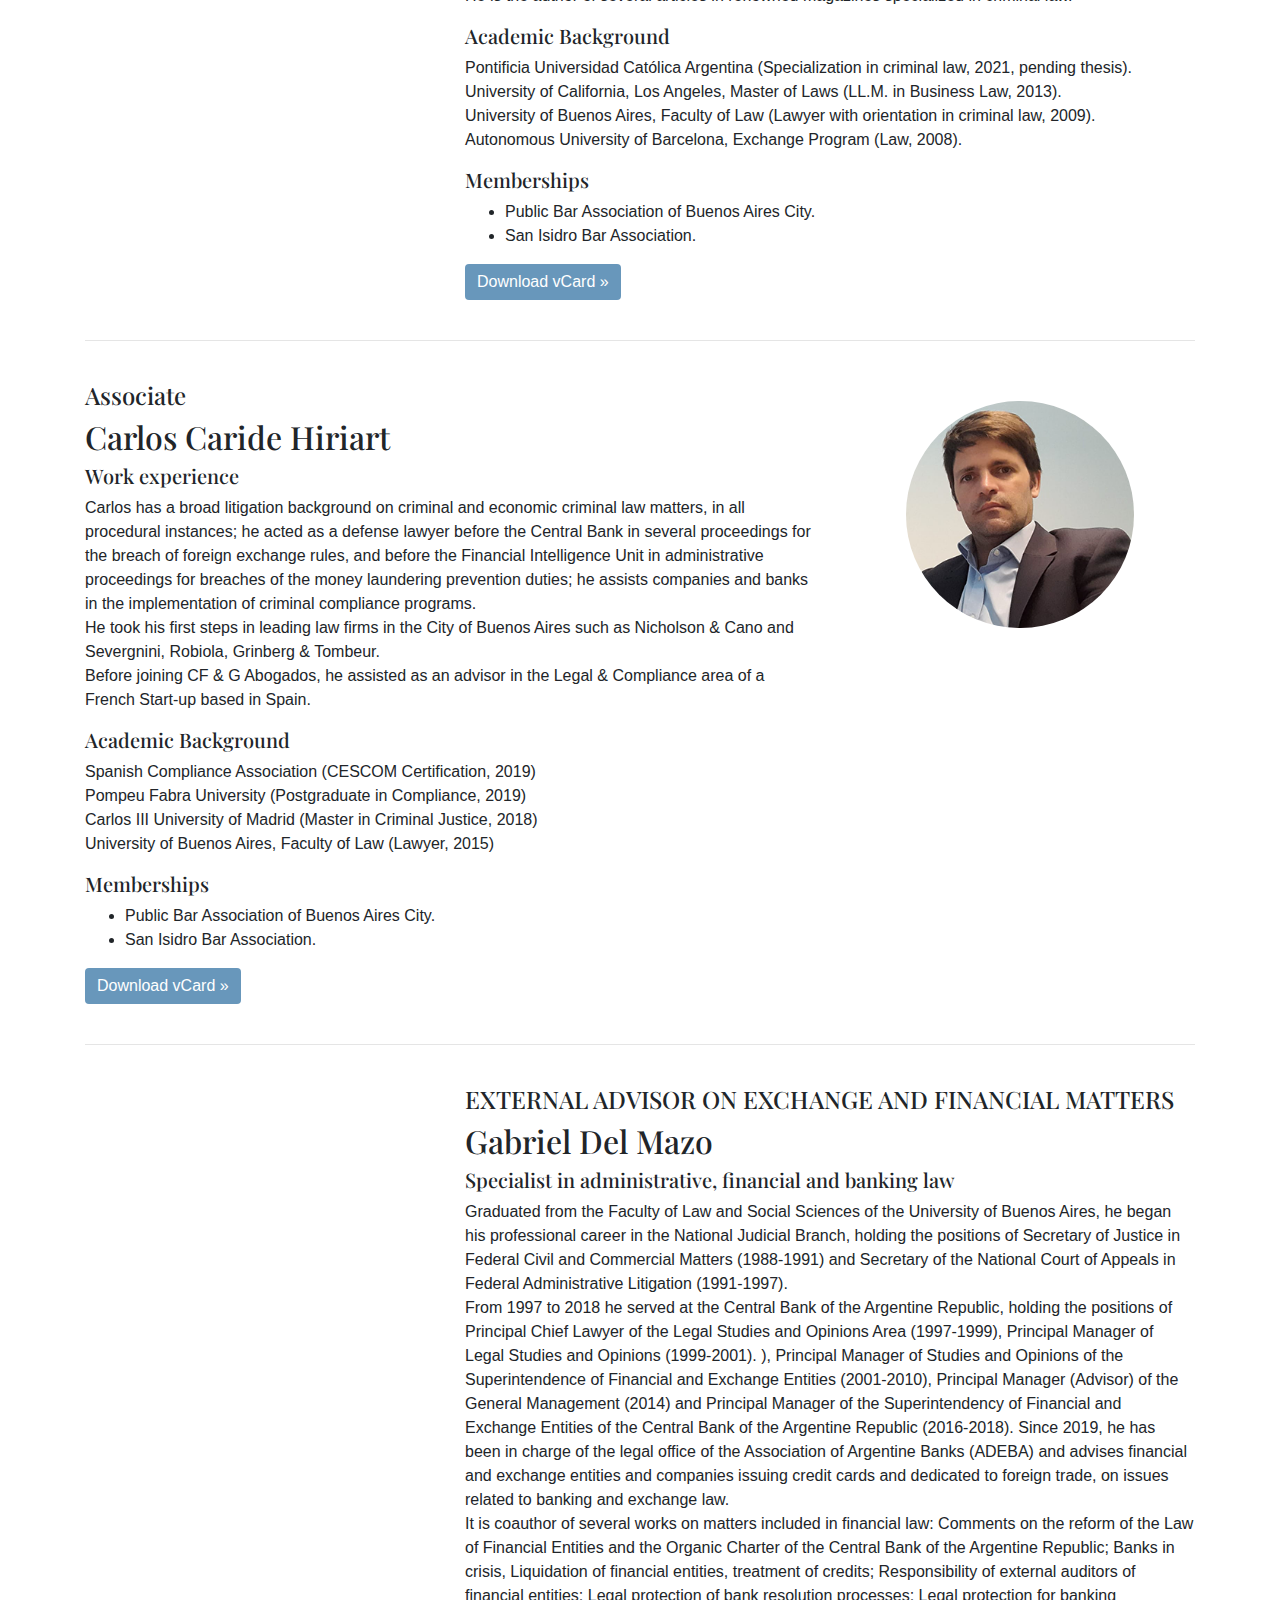
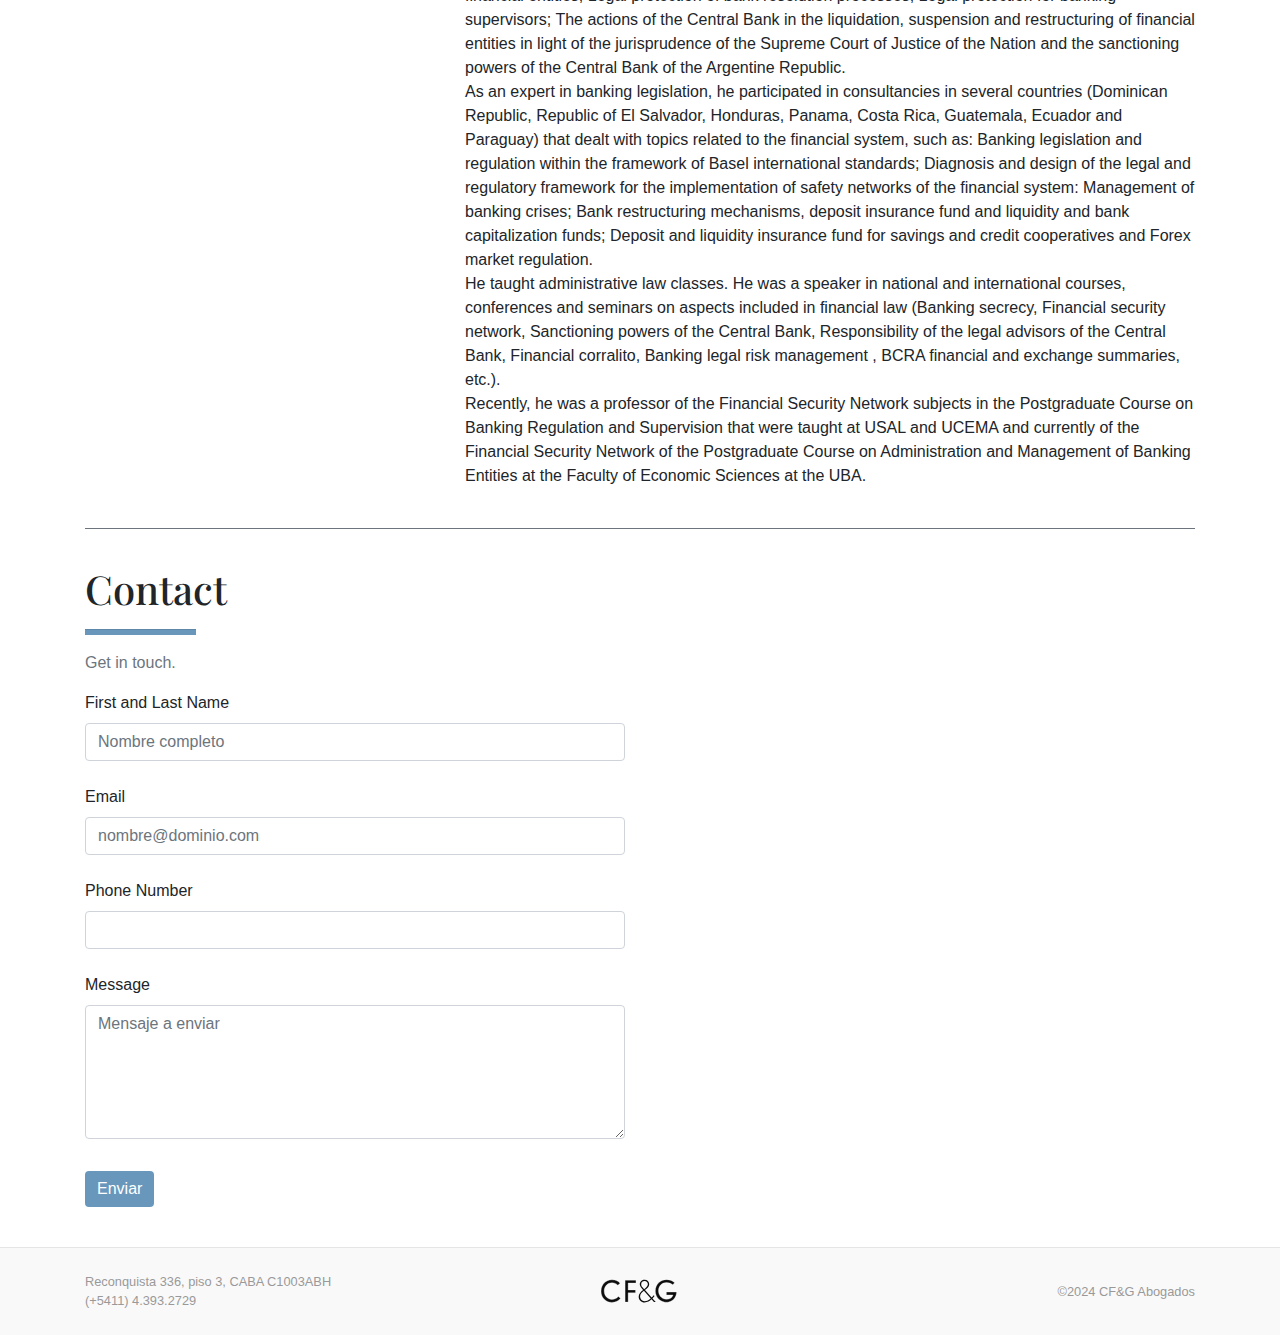
==== commit fb4f5502: "customers to clients" ====
--- a/english.html
+++ b/english.html
@@ -106,7 +106,7 @@
               <p>Our full dedication and focus are placed where we are convinced of being able to offer an efficient and excellent service, taking advantage of the experience accumulated in professional practice, constant academic updating and complete knowledge of the functioning of administrative and judicial bodies.</p>
               <p>We have a network of correspondents in the main jurisdictions of the country and the assistance of the most recognized technical consultants, experts and justice assistants from the various disciplines, which allow us to quickly form interdisciplinary teams to address the particular challenges of each matter.</p>
               <hr>
-              <h3>Customers</h3>
+              <h3>Our Clients</h3>
               <p>The Firm represents leading national and international companies in the computer and technology industry, the banking sector, the agro-export and meat industry, and the areas of electricity generation and distribution. We have in our portfolio companies that lead the wine, real estate, construction and advertising markets, among many others.</p>
               <p>We also assist private clients and public officials, giving them support on issues related to both their professional activity and their private life.
                 Several of the most important corporate law firms in the country entrust their clients to us, recommending our law firm when they must face criminal matters.</p>
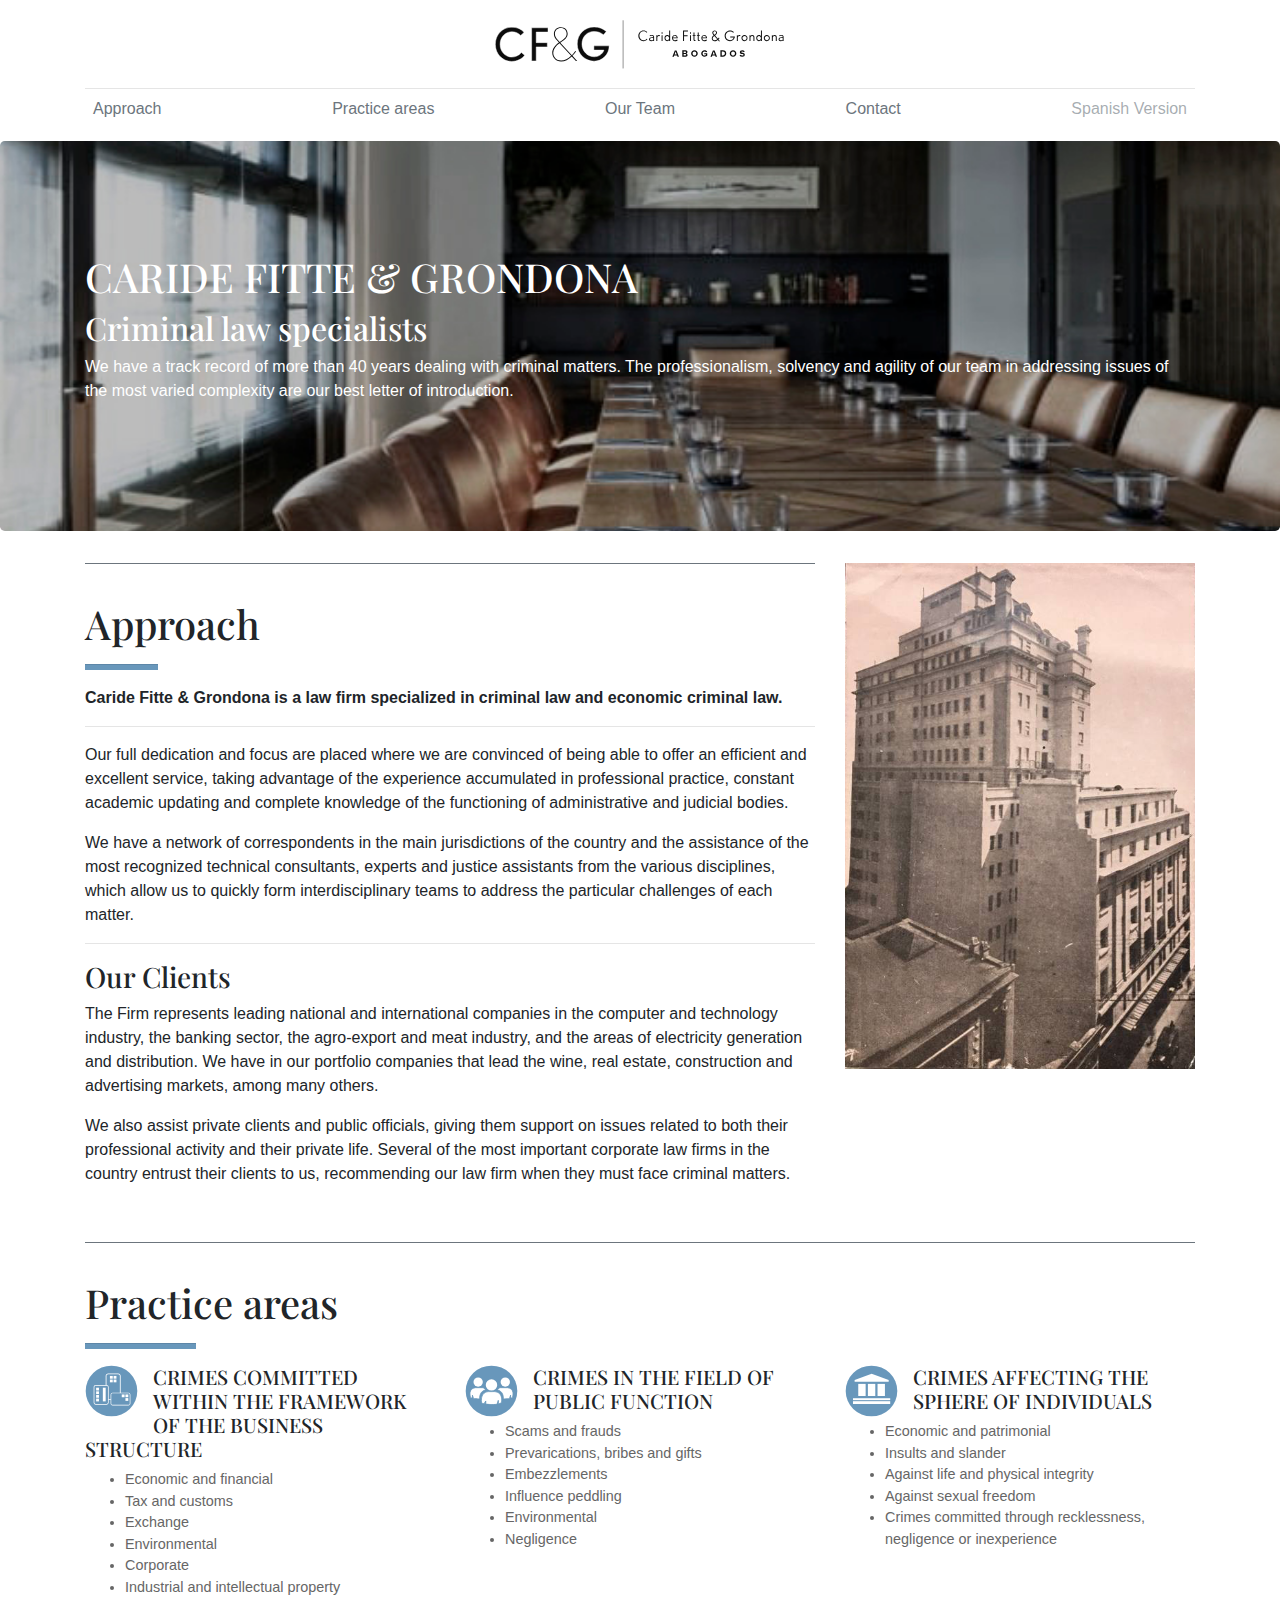
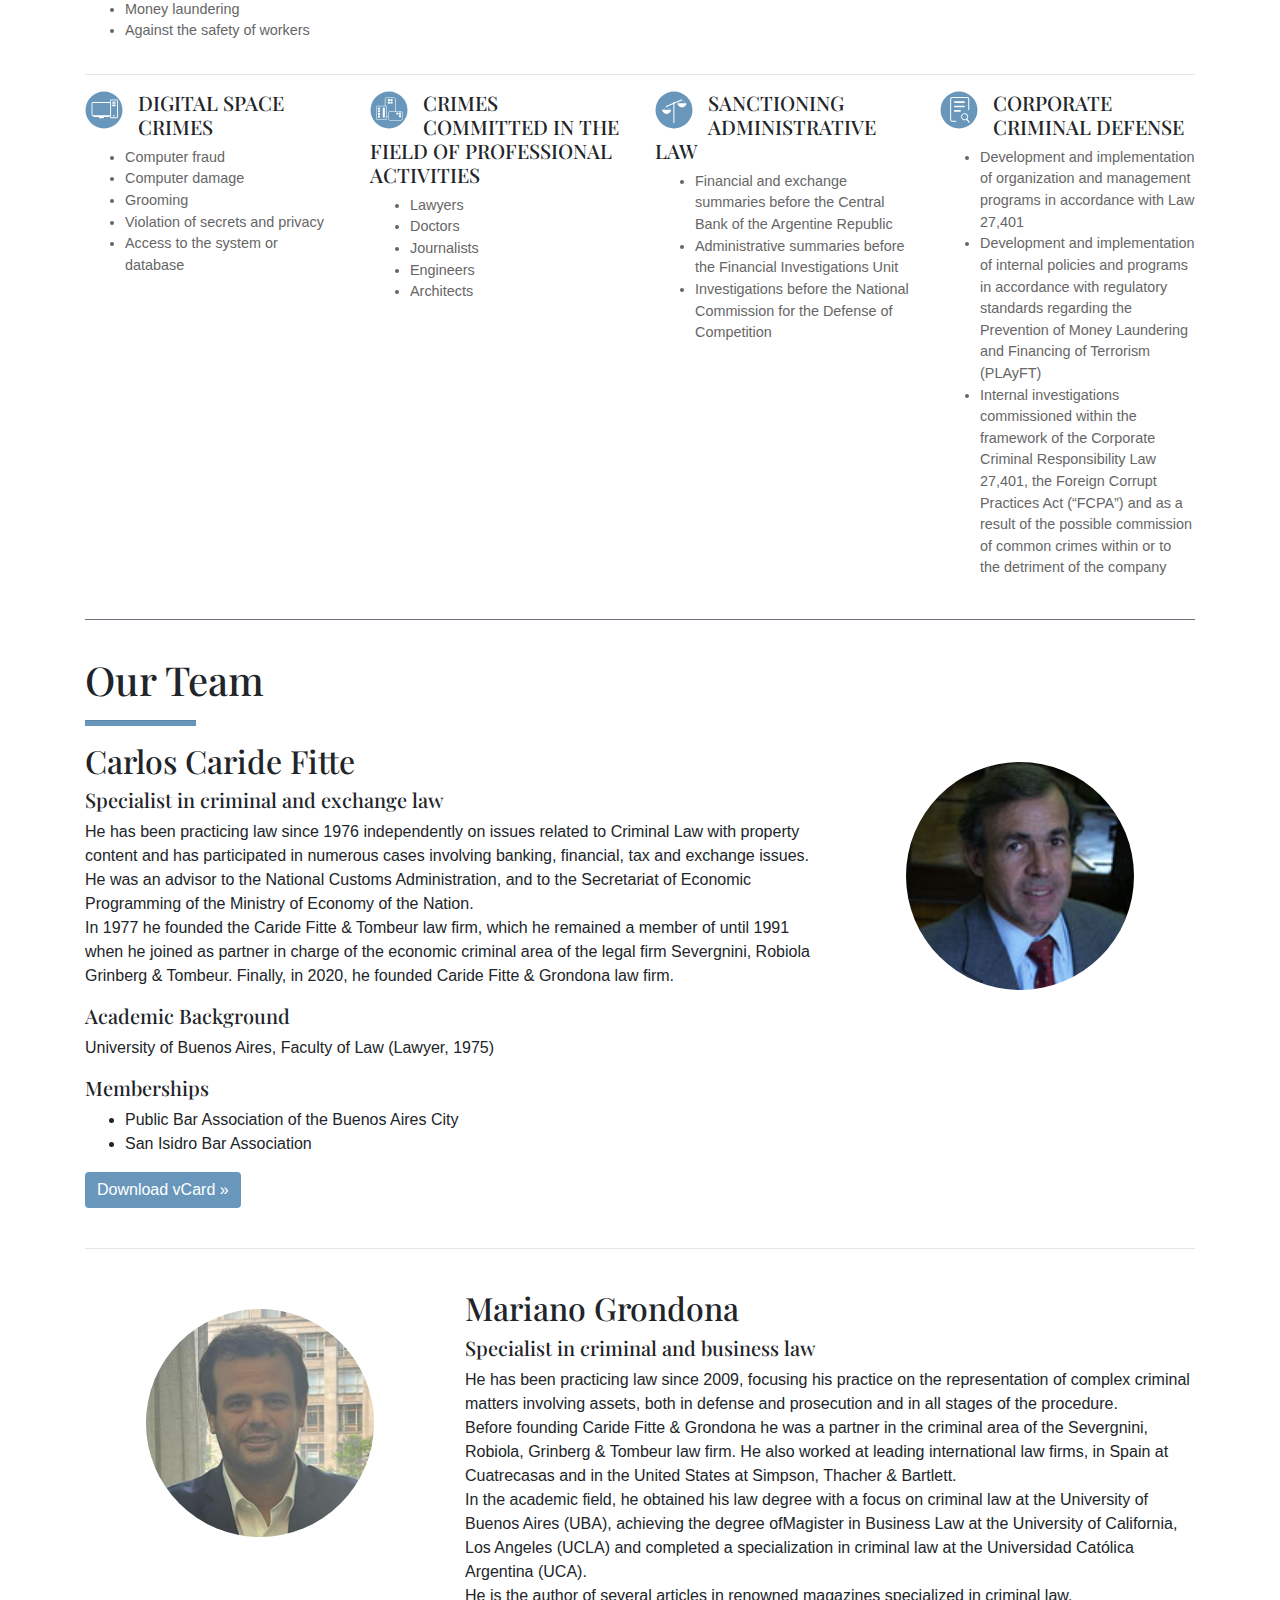
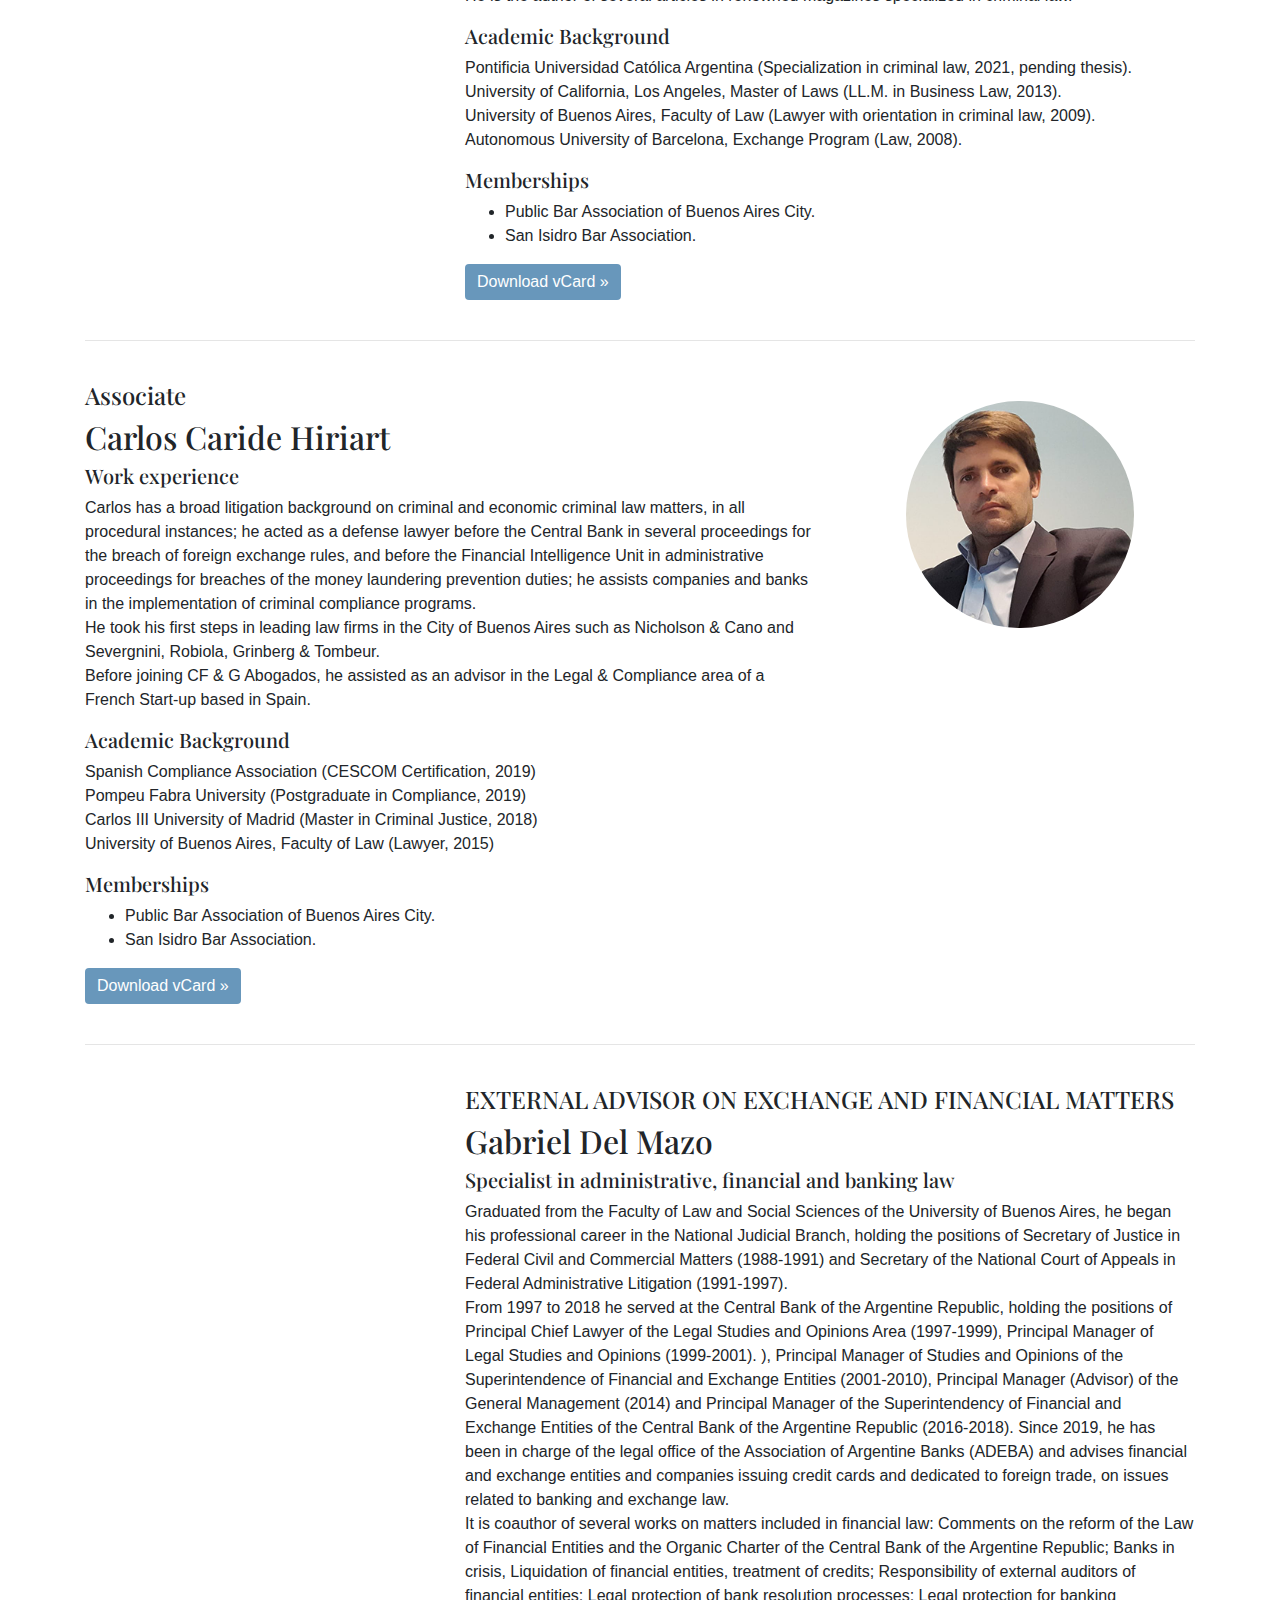
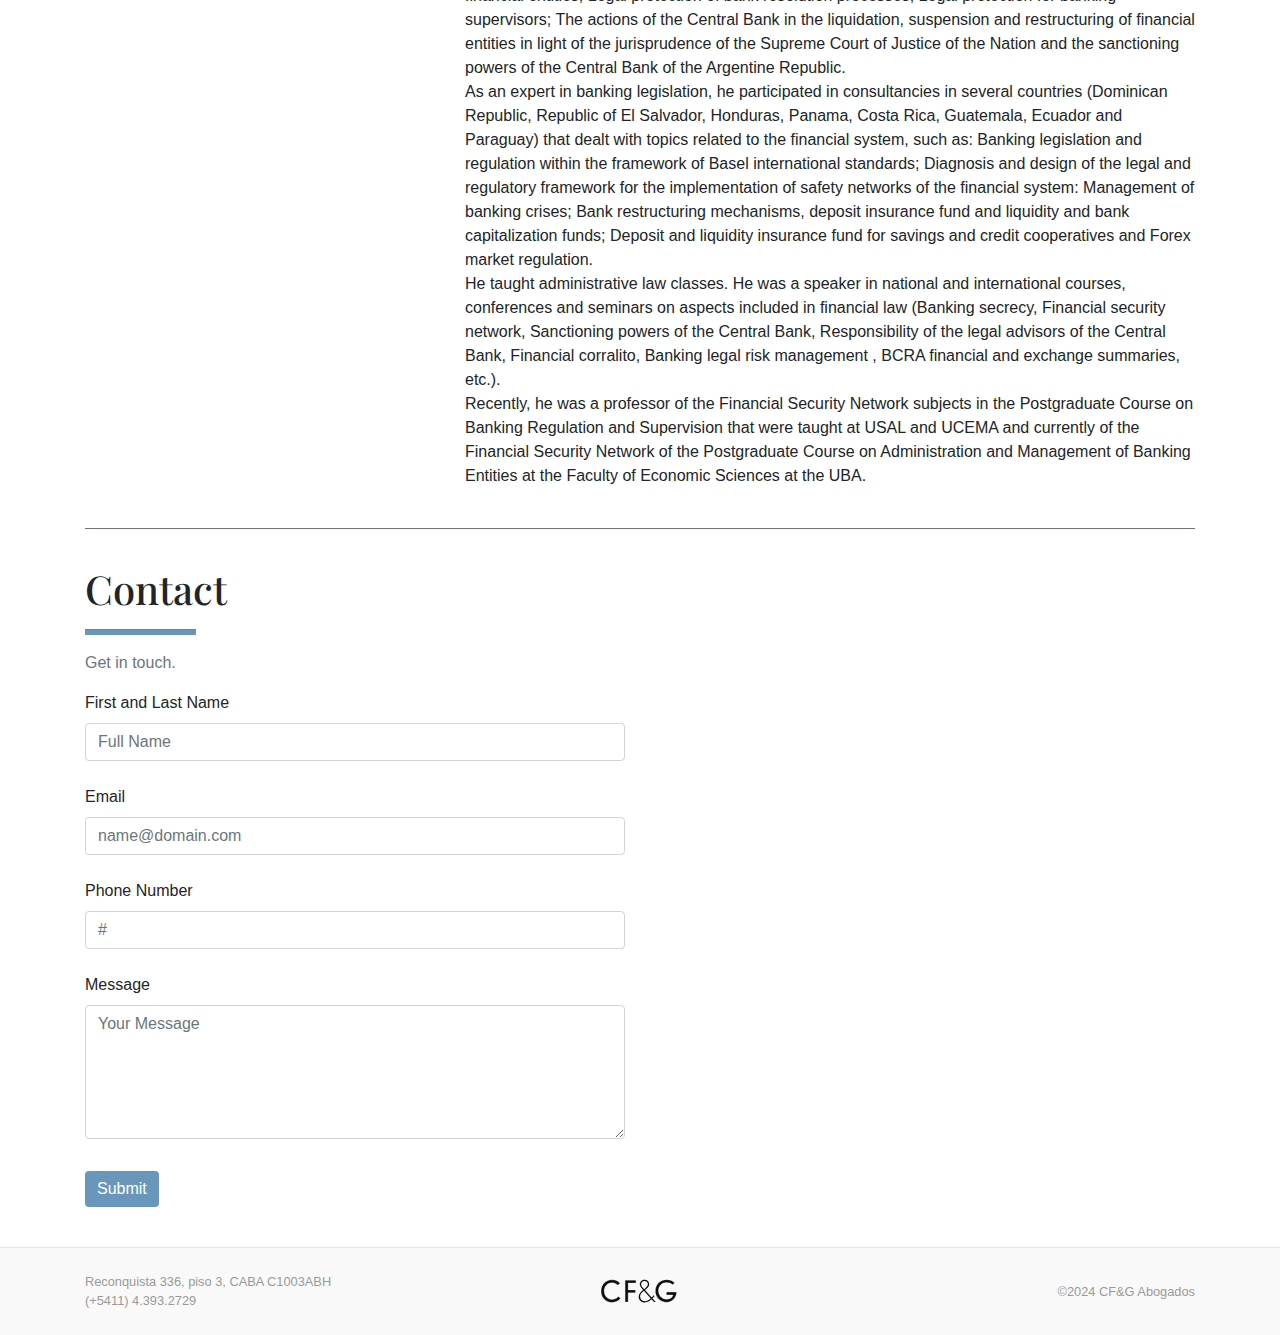
==== commit f053db58: "form in english" ====
--- a/english.html
+++ b/english.html
@@ -368,34 +368,34 @@
           <div class="control-group">
             <div class="form-group floating-label-form-group controls mb-0 pb-2">
               <label>First and Last Name</label>
-                <input class="form-control" type="text" placeholder="Nombre completo" name="name">
+                <input class="form-control" type="text" placeholder="Full Name" name="name">
                   <p class="help-block text-danger"></p>
             </div>
           </div>
           <div class="control-group">
             <div class="form-group floating-label-form-group controls mb-0 pb-2">
               <label>Email</label>
-              <input class="form-control" type="email" placeholder="nombre@dominio.com" name="email">
+              <input class="form-control" type="email" placeholder="name@domain.com" name="email">
               <p class="help-block text-danger"></p>
             </div>
           </div>
           <div class="control-group">
             <div class="form-group floating-label-form-group controls mb-0 pb-2">
               <label>Phone Number</label>
-              <input class="form-control" type="tel" placeholder="" name="phone">
+              <input class="form-control" type="tel" placeholder="#" name="phone">
               <p class="help-block text-danger"></p>
             </div>
           </div>
           <div class="control-group">
             <div class="form-group floating-label-form-group controls mb-0 pb-2">
               <label>Message</label>
-              <textarea class="form-control" name="message" rows="5" placeholder="Mensaje a enviar" ></textarea>
+              <textarea class="form-control" name="message" rows="5" placeholder="Your Message" ></textarea>
             </div>
           </div>
           <input type="hidden" name="_gotcha">
           <br>
           <div id="success"></div>
-          <div class="form-group"><button class="btn btn-primary btn-xl btn-cfg" id="sendMessageButton" type="submit" value="Submit">Enviar</button>
+          <div class="form-group"><button class="btn btn-primary btn-xl btn-cfg" id="sendMessageButton" type="submit" value="Submit">Submit</button>
           </div>
         </form>
       </div>
